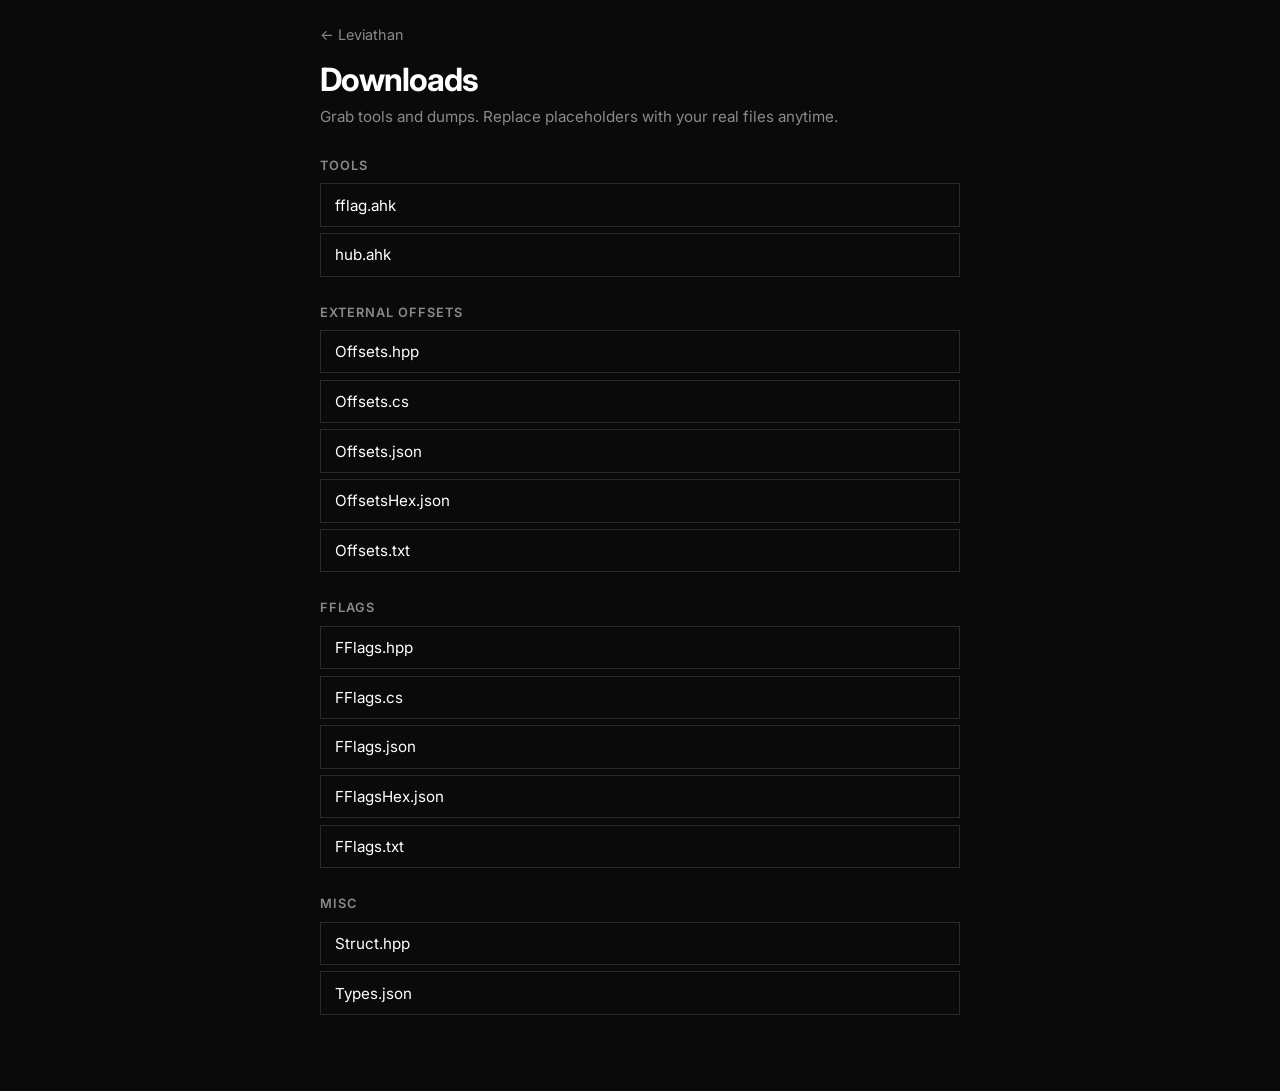
==== downloads.html @ 8c0e67d1 "Add files via upload" ====
<!DOCTYPE html>
<html lang="en">
<head>
  <meta charset="UTF-8" />
  <meta name="viewport" content="width=device-width, initial-scale=1" />
  <title>Downloads — Leviathan</title>
  <link rel="preconnect" href="https://fonts.googleapis.com" />
  <link rel="preconnect" href="https://fonts.gstatic.com" crossorigin />
  <link href="https://fonts.googleapis.com/css2?family=Inter:wght@400;500;600;700&display=swap" rel="stylesheet" />
  <link rel="stylesheet" href="styles.css" />
</head>
<body class="page">
  <header class="bar">
    <a class="back" href="index.html">← Leviathan</a>
  </header>

  <main class="content">
    <h1>Downloads</h1>
    <p class="lede">Grab tools and dumps. Replace placeholders with your real files anytime.</p>

    <section>
      <h2>Tools</h2>
      <ul class="links">
        <li><a href="downloads/tools/fflag.ahk" download>fflag.ahk</a></li>
        <li><a href="downloads/tools/hub.ahk" download>hub.ahk</a></li>
      </ul>
    </section>

    <section>
      <h2>External Offsets</h2>
      <ul class="links">
        <li><a href="downloads/offsets/Offsets.hpp">Offsets.hpp</a></li>
        <li><a href="downloads/offsets/Offsets.cs">Offsets.cs</a></li>
        <li><a href="downloads/offsets/Offsets.json">Offsets.json</a></li>
        <li><a href="downloads/offsets/OffsetsHex.json">OffsetsHex.json</a></li>
        <li><a href="downloads/offsets/Offsets.txt">Offsets.txt</a></li>
      </ul>
    </section>

    <section>
      <h2>FFlags</h2>
      <ul class="links">
        <li><a href="downloads/fflags/FFlags.hpp">FFlags.hpp</a></li>
        <li><a href="downloads/fflags/FFlags.cs">FFlags.cs</a></li>
        <li><a href="downloads/fflags/FFlags.json">FFlags.json</a></li>
        <li><a href="downloads/fflags/FFlagsHex.json">FFlagsHex.json</a></li>
        <li><a href="downloads/fflags/FFlags.txt">FFlags.txt</a></li>
      </ul>
    </section>

    <section>
      <h2>Misc</h2>
      <ul class="links">
        <li><a href="downloads/misc/Struct.hpp">Struct.hpp</a></li>
        <li><a href="downloads/misc/Types.json">Types.json</a></li>
      </ul>
    </section>
  </main>
</body>
</html>
---- styles.css ----
:root {
  --bg: #0a0a0a;
  --text: #ffffff;
  --muted: #8a8a8a;
  --border: #ffffff;
  --font: Inter, system-ui, -apple-system, Segoe UI, sans-serif;
}

*,
*::before,
*::after {
  box-sizing: border-box;
}

html,
body {
  margin: 0;
  min-height: 100%;
}

body {
  font-family: var(--font);
  background: var(--bg);
  color: var(--text);
  -webkit-font-smoothing: antialiased;
}

/* —— Landing (Potassium-style) —— */
body:not(.page) {
  min-height: 100vh;
  display: flex;
  flex-direction: column;
}

.stage {
  flex: 1;
  display: flex;
  flex-direction: column;
  align-items: center;
  justify-content: center;
  text-align: center;
  padding: 2rem 1.25rem 4rem;
  animation: fade 0.7s ease both;
}

.brand {
  margin: 0;
  font-size: clamp(2.75rem, 9vw, 4.5rem);
  font-weight: 700;
  letter-spacing: -0.04em;
  line-height: 1;
}

.tagline {
  margin: 1rem 0 1.75rem;
  max-width: 34rem;
  font-size: clamp(0.95rem, 2.4vw, 1.05rem);
  font-weight: 400;
  color: var(--text);
  opacity: 0.92;
  line-height: 1.45;
}

.actions {
  display: flex;
  flex-wrap: wrap;
  gap: 0.75rem;
  justify-content: center;
}

.btn {
  display: inline-flex;
  align-items: center;
  justify-content: center;
  min-width: 7.5rem;
  padding: 0.65rem 1.15rem;
  border: 1px solid var(--border);
  border-radius: 2px;
  color: var(--text);
  text-decoration: none;
  font-size: 0.95rem;
  font-weight: 500;
  background: transparent;
  transition: background 0.15s ease, color 0.15s ease;
}

.btn:hover {
  background: var(--text);
  color: var(--bg);
}

footer {
  padding: 0 1.25rem 1.25rem;
  font-size: 0.8rem;
  color: var(--muted);
  animation: fade 0.8s ease 0.1s both;
}

/* —— Downloads page —— */
.page {
  padding-bottom: 3rem;
}

.bar {
  width: min(640px, calc(100% - 2rem));
  margin: 0 auto;
  padding: 1.5rem 0 0.5rem;
}

.back {
  color: var(--muted);
  text-decoration: none;
  font-size: 0.9rem;
}

.back:hover {
  color: var(--text);
}

.content {
  width: min(640px, calc(100% - 2rem));
  margin: 0 auto;
  animation: fade 0.6s ease both;
}

.content h1 {
  margin: 0.5rem 0 0.5rem;
  font-size: 2rem;
  letter-spacing: -0.03em;
}

.lede {
  margin: 0 0 2rem;
  color: var(--muted);
  font-size: 0.95rem;
}

.content section {
  margin-bottom: 1.75rem;
}

.content h2 {
  margin: 0 0 0.65rem;
  font-size: 0.8rem;
  font-weight: 600;
  letter-spacing: 0.08em;
  text-transform: uppercase;
  color: var(--muted);
}

.links {
  list-style: none;
  margin: 0;
  padding: 0;
  display: grid;
  gap: 0.4rem;
}

.links a {
  display: block;
  padding: 0.7rem 0.85rem;
  border: 1px solid #2a2a2a;
  color: var(--text);
  text-decoration: none;
  font-size: 0.95rem;
  transition: border-color 0.15s ease, background 0.15s ease;
}

.links a:hover {
  border-color: #fff;
  background: #111;
}

@keyframes fade {
  from {
    opacity: 0;
    transform: translateY(8px);
  }
  to {
    opacity: 1;
    transform: translateY(0);
  }
}

@media (max-width: 480px) {
  .btn {
    min-width: 6.5rem;
    flex: 1 1 auto;
  }
}
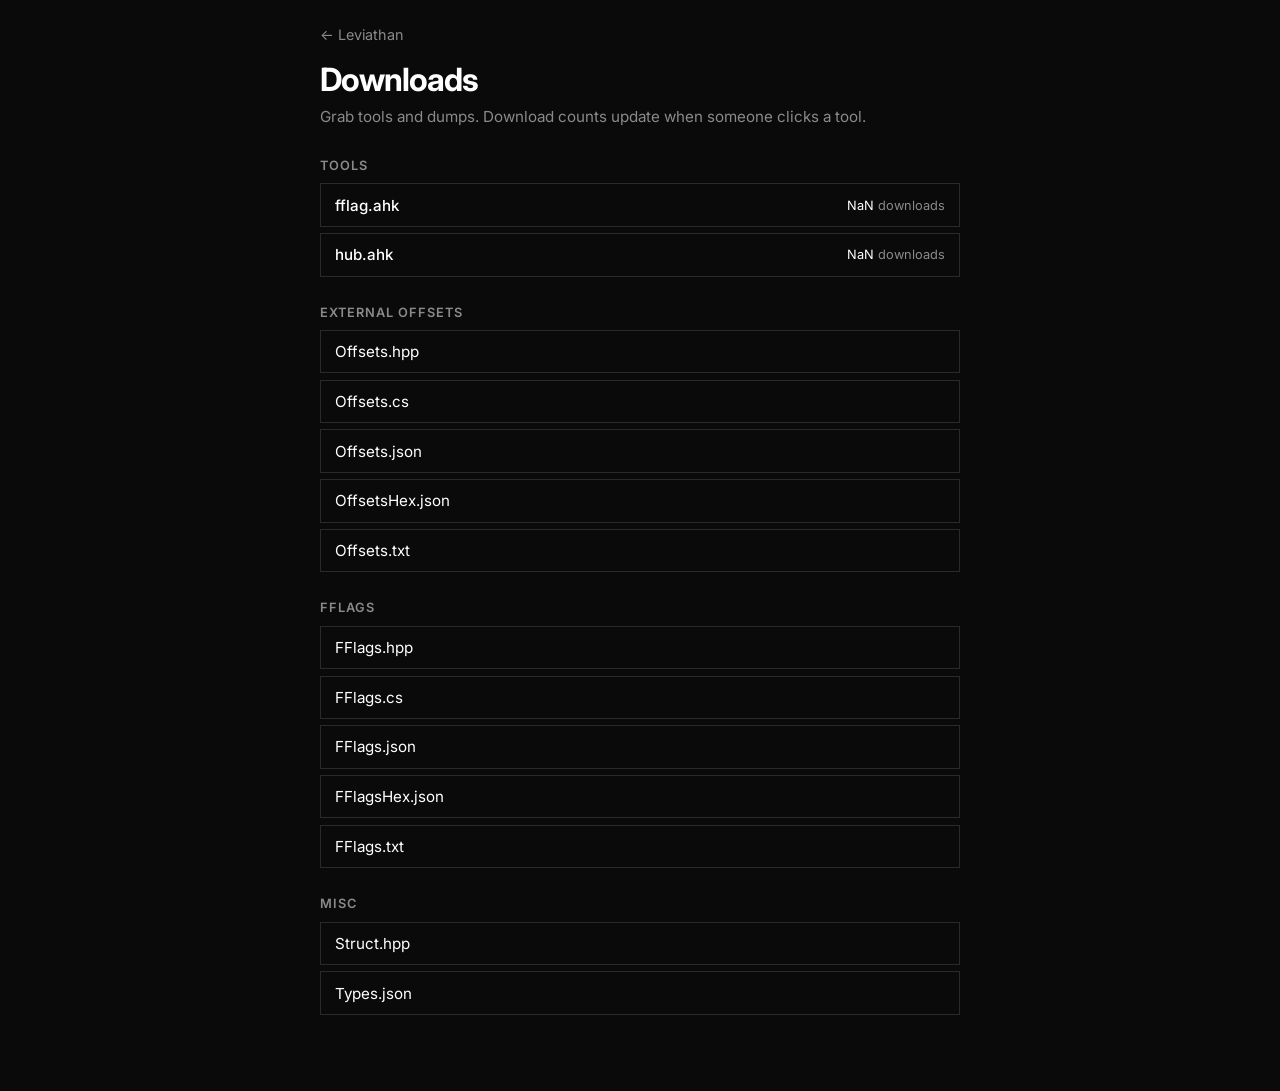
==== commit 7082d07a: "Add download counts for tools on the downloads page Co-authored-by: Cursor <cursoragent@cursor.com>" ====
--- a/downloads.html
+++ b/downloads.html
@@ -16,13 +16,23 @@
 
   <main class="content">
     <h1>Downloads</h1>
-    <p class="lede">Grab tools and dumps. Replace placeholders with your real files anytime.</p>
+    <p class="lede">Grab tools and dumps. Download counts update when someone clicks a tool.</p>
 
     <section>
       <h2>Tools</h2>
       <ul class="links">
-        <li><a href="downloads/tools/fflag.ahk" download>fflag.ahk</a></li>
-        <li><a href="downloads/tools/hub.ahk" download>hub.ahk</a></li>
+        <li>
+          <a class="dl tracked" href="downloads/tools/fflag.ahk" data-counter="fflag-ahk" download="fflag.ahk">
+            <span class="dl-name">fflag.ahk</span>
+            <span class="dl-meta"><span class="dl-count" data-count-for="fflag-ahk">…</span> downloads</span>
+          </a>
+        </li>
+        <li>
+          <a class="dl tracked" href="downloads/tools/hub.ahk" data-counter="hub-ahk" download="hub.ahk">
+            <span class="dl-name">hub.ahk</span>
+            <span class="dl-meta"><span class="dl-count" data-count-for="hub-ahk">…</span> downloads</span>
+          </a>
+        </li>
       </ul>
     </section>
 
@@ -56,5 +66,7 @@
       </ul>
     </section>
   </main>
+
+  <script src="download-counts.js"></script>
 </body>
 </html>
--- a/styles.css
+++ b/styles.css
@@ -164,6 +164,28 @@
   text-decoration: none;
   font-size: 0.95rem;
   transition: border-color 0.15s ease, background 0.15s ease;
+}
+
+.links a.dl {
+  display: flex;
+  align-items: center;
+  justify-content: space-between;
+  gap: 1rem;
+}
+
+.dl-name {
+  font-weight: 500;
+}
+
+.dl-meta {
+  color: var(--muted);
+  font-size: 0.8rem;
+  white-space: nowrap;
+}
+
+.dl-count {
+  color: var(--text);
+  font-variant-numeric: tabular-nums;
 }
 
 .links a:hover {
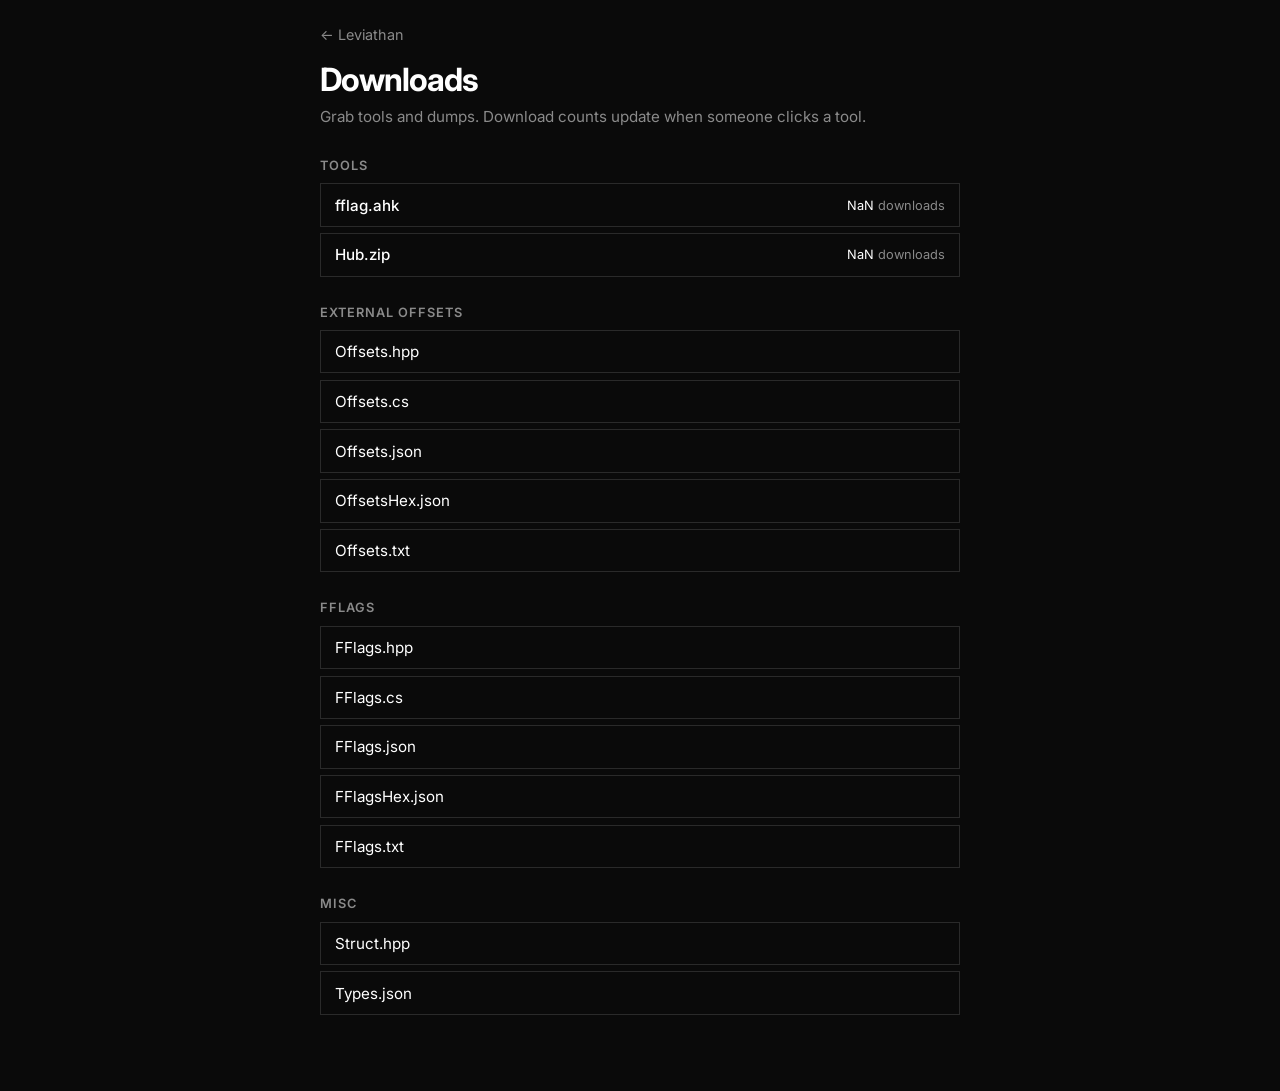
==== commit 922ade68: "Replace hub.ahk download with Hub.zip Co-authored-by: Cursor <cursoragent@cursor.com>" ====
--- a/downloads.html
+++ b/downloads.html
@@ -28,9 +28,9 @@
           </a>
         </li>
         <li>
-          <a class="dl tracked" href="downloads/tools/hub.ahk" data-counter="hub-ahk" download="hub.ahk">
-            <span class="dl-name">hub.ahk</span>
-            <span class="dl-meta"><span class="dl-count" data-count-for="hub-ahk">…</span> downloads</span>
+          <a class="dl tracked" href="downloads/tools/Hub.zip" data-counter="hub-zip" download="Hub.zip">
+            <span class="dl-name">Hub.zip</span>
+            <span class="dl-meta"><span class="dl-count" data-count-for="hub-zip">…</span> downloads</span>
           </a>
         </li>
       </ul>
--- a/styles.css
+++ b/styles.css
@@ -191,6 +191,327 @@
 .links a:hover {
   border-color: #fff;
   background: #111;
+}
+
+/* —— Offsets browser —— */
+.bar-wide {
+  width: min(920px, calc(100% - 2rem));
+}
+
+.offsets-page {
+  width: min(920px, calc(100% - 2rem));
+}
+
+.offsets-controls {
+  display: flex;
+  flex-wrap: wrap;
+  gap: 0.85rem;
+  margin-bottom: 0.85rem;
+}
+
+.field {
+  display: flex;
+  flex-direction: column;
+  gap: 0.4rem;
+  min-width: 14rem;
+}
+
+.field-grow {
+  flex: 1 1 16rem;
+}
+
+.field > span {
+  font-size: 0.72rem;
+  letter-spacing: 0.08em;
+  text-transform: uppercase;
+  color: var(--muted);
+}
+
+/* Custom version picker */
+.version-picker {
+  position: relative;
+}
+
+.version-trigger {
+  width: 100%;
+  display: flex;
+  align-items: center;
+  justify-content: space-between;
+  gap: 0.75rem;
+  padding: 0.75rem 0.9rem;
+  border: 1px solid #2a2a2a;
+  border-radius: 8px;
+  background:
+    linear-gradient(180deg, #151515 0%, #101010 100%);
+  color: var(--text);
+  font: inherit;
+  text-align: left;
+  cursor: pointer;
+  transition: border-color 0.15s ease, box-shadow 0.15s ease;
+}
+
+.version-trigger:hover:not(:disabled),
+.version-picker.open .version-trigger {
+  border-color: #4a4a4a;
+  box-shadow: 0 0 0 1px rgba(255, 255, 255, 0.04);
+}
+
+.version-trigger:disabled {
+  opacity: 0.55;
+  cursor: not-allowed;
+}
+
+.version-trigger-text {
+  display: flex;
+  flex-direction: column;
+  gap: 0.15rem;
+  min-width: 0;
+}
+
+.version-label {
+  font-family: "IBM Plex Mono", ui-monospace, monospace;
+  font-size: 0.68rem;
+  color: #6f8f6a;
+  letter-spacing: 0.04em;
+}
+
+.version-value {
+  font-family: "IBM Plex Mono", ui-monospace, monospace;
+  font-size: 0.86rem;
+  font-weight: 500;
+  white-space: nowrap;
+  overflow: hidden;
+  text-overflow: ellipsis;
+}
+
+.version-chevron {
+  width: 0.55rem;
+  height: 0.55rem;
+  border-right: 1.5px solid #9a9a9a;
+  border-bottom: 1.5px solid #9a9a9a;
+  transform: rotate(45deg);
+  transition: transform 0.15s ease;
+  flex-shrink: 0;
+  margin-top: -0.2rem;
+}
+
+.version-picker.open .version-chevron {
+  transform: rotate(-135deg);
+  margin-top: 0.2rem;
+}
+
+.version-menu {
+  position: absolute;
+  z-index: 20;
+  top: calc(100% + 0.4rem);
+  left: 0;
+  right: 0;
+  max-height: 280px;
+  overflow: auto;
+  padding: 0.35rem;
+  border: 1px solid #2f2f2f;
+  border-radius: 10px;
+  background: #0d0d0d;
+  box-shadow: 0 18px 40px rgba(0, 0, 0, 0.55);
+}
+
+.version-option {
+  width: 100%;
+  display: flex;
+  align-items: flex-start;
+  gap: 0.65rem;
+  padding: 0.65rem 0.7rem;
+  border: 0;
+  border-radius: 7px;
+  background: transparent;
+  color: var(--text);
+  font: inherit;
+  text-align: left;
+  cursor: pointer;
+}
+
+.version-option:hover,
+.version-option.is-active {
+  background: #171717;
+}
+
+.vo-tag {
+  display: inline-flex;
+  align-items: center;
+  justify-content: center;
+  min-width: 1.35rem;
+  height: 1.35rem;
+  margin-top: 0.1rem;
+  border-radius: 4px;
+  background: #1b2a1a;
+  color: #8fd67c;
+  font-family: "IBM Plex Mono", ui-monospace, monospace;
+  font-size: 0.7rem;
+  font-weight: 600;
+}
+
+.vo-main {
+  display: flex;
+  flex-direction: column;
+  gap: 0.1rem;
+  min-width: 0;
+}
+
+.vo-id {
+  font-family: "IBM Plex Mono", ui-monospace, monospace;
+  font-size: 0.86rem;
+  font-weight: 500;
+}
+
+.vo-full {
+  font-family: "IBM Plex Mono", ui-monospace, monospace;
+  font-size: 0.7rem;
+  color: var(--muted);
+  overflow: hidden;
+  text-overflow: ellipsis;
+  white-space: nowrap;
+}
+
+.vo-date {
+  font-family: "IBM Plex Mono", ui-monospace, monospace;
+  font-size: 0.68rem;
+  color: #7a9a74;
+  margin-top: 0.15rem;
+}
+
+.version-empty {
+  padding: 0.85rem;
+  color: var(--muted);
+  font-size: 0.85rem;
+}
+
+/* Search shell */
+.search-shell {
+  display: flex;
+  align-items: center;
+  gap: 0.55rem;
+  padding: 0.15rem 0.15rem 0.15rem 0.85rem;
+  border: 1px solid #2a2a2a;
+  border-radius: 8px;
+  background: linear-gradient(180deg, #151515 0%, #101010 100%);
+}
+
+.search-prefix {
+  font-family: "IBM Plex Mono", ui-monospace, monospace;
+  font-size: 0.75rem;
+  color: #6f8f6a;
+  white-space: nowrap;
+}
+
+.search-shell input {
+  appearance: none;
+  flex: 1;
+  min-width: 0;
+  padding: 0.6rem 0.75rem;
+  border: 0;
+  border-radius: 6px;
+  background: transparent;
+  color: var(--text);
+  font-family: "IBM Plex Mono", ui-monospace, monospace;
+  font-size: 0.86rem;
+}
+
+.search-shell input::placeholder {
+  color: #5c5c5c;
+}
+
+.search-shell:focus-within {
+  border-color: #4a4a4a;
+}
+
+.search-shell input:focus {
+  outline: none;
+}
+
+.search-shell input:disabled {
+  opacity: 0.5;
+}
+
+.offsets-meta {
+  margin: 0 0 0.85rem;
+  color: var(--muted);
+  font-family: "IBM Plex Mono", ui-monospace, monospace;
+  font-size: 0.78rem;
+}
+
+/* Code panel */
+.code-panel {
+  border: 1px solid #262626;
+  border-radius: 12px;
+  overflow: hidden;
+  background: #0c0c0c;
+  box-shadow: 0 0 0 1px rgba(255, 255, 255, 0.02), 0 20px 50px rgba(0, 0, 0, 0.35);
+}
+
+.code-panel-bar {
+  display: flex;
+  align-items: center;
+  gap: 0.45rem;
+  padding: 0.7rem 0.9rem;
+  border-bottom: 1px solid #1f1f1f;
+  background: #121212;
+}
+
+.dot {
+  width: 0.55rem;
+  height: 0.55rem;
+  border-radius: 50%;
+}
+
+.dot.red { background: #ff5f57; }
+.dot.amber { background: #febc2e; }
+.dot.green { background: #28c840; }
+
+.code-panel-title {
+  margin-left: 0.45rem;
+  font-family: "IBM Plex Mono", ui-monospace, monospace;
+  font-size: 0.75rem;
+  color: #8a8a8a;
+  overflow: hidden;
+  text-overflow: ellipsis;
+  white-space: nowrap;
+}
+
+.code-panel-dl {
+  margin-left: auto;
+  color: #8fd67c;
+  text-decoration: none;
+  font-family: "IBM Plex Mono", ui-monospace, monospace;
+  font-size: 0.72rem;
+}
+
+.code-panel-dl:hover {
+  color: #fff;
+}
+
+.code-panel-body {
+  max-height: min(70vh, 720px);
+  overflow: auto;
+  background: #0c0c0c;
+}
+
+.code-empty {
+  padding: 2.5rem 1rem;
+  text-align: center;
+  color: var(--muted);
+  font-family: "IBM Plex Mono", ui-monospace, monospace;
+  font-size: 0.85rem;
+}
+
+.hpp-raw {
+  margin: 0;
+  padding: 1rem 1.1rem 1.4rem;
+  font-family: "IBM Plex Mono", ui-monospace, monospace;
+  font-size: 0.78rem;
+  line-height: 1.5;
+  color: #d4d4d4;
+  white-space: pre;
+  tab-size: 4;
 }
 
 @keyframes fade {
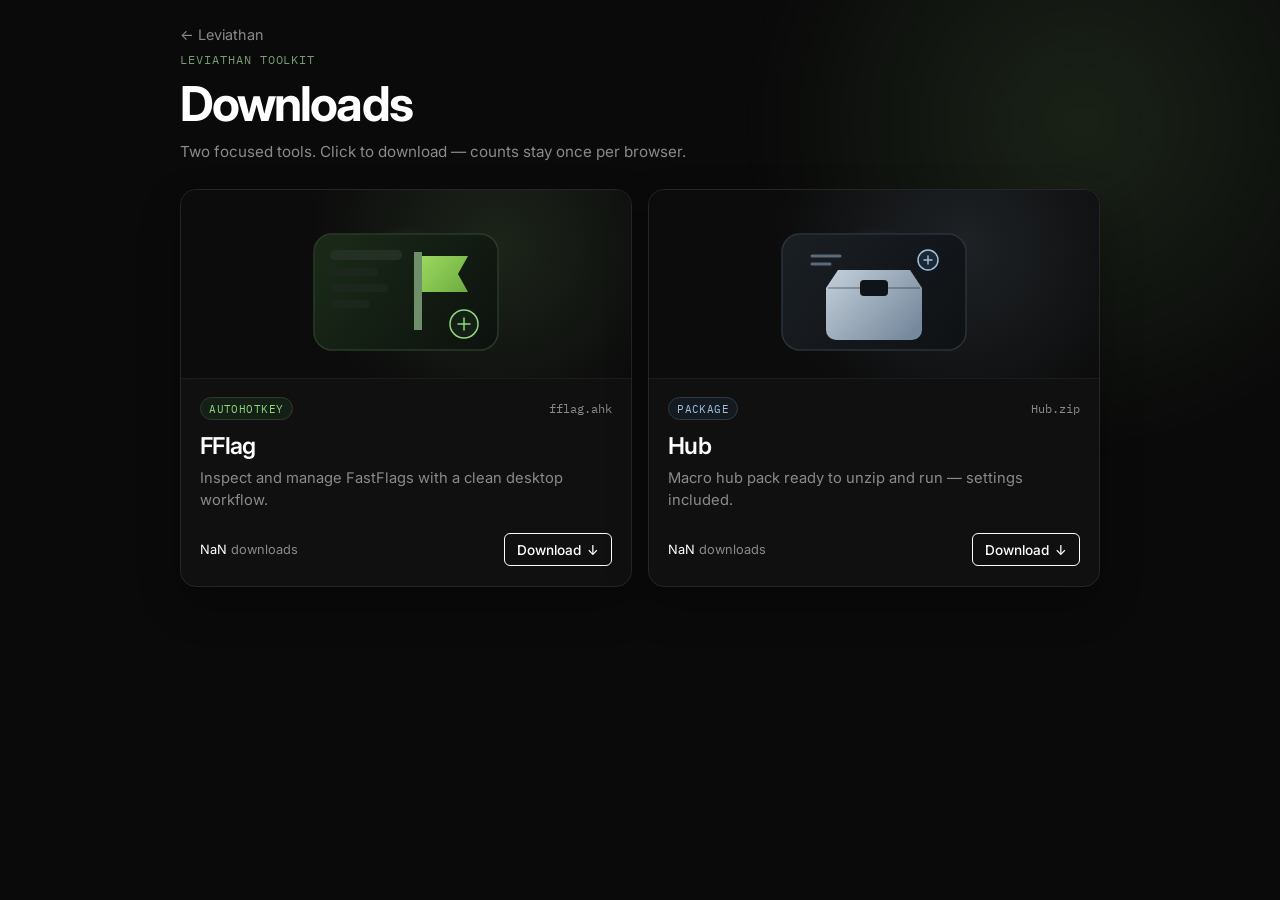
==== commit cfd415f0: "Redesign downloads as animated tools gallery only Co-authored-by: Cursor <cursoragent@cursor.com>" ====
--- a/downloads.html
+++ b/downloads.html
@@ -6,67 +6,76 @@
   <title>Downloads — Leviathan</title>
   <link rel="preconnect" href="https://fonts.googleapis.com" />
   <link rel="preconnect" href="https://fonts.gstatic.com" crossorigin />
-  <link href="https://fonts.googleapis.com/css2?family=Inter:wght@400;500;600;700&display=swap" rel="stylesheet" />
-  <link rel="stylesheet" href="styles.css" />
+  <link href="https://fonts.googleapis.com/css2?family=Inter:wght@400;500;600;700&family=IBM+Plex+Mono:wght@400;500&display=swap" rel="stylesheet" />
+  <link rel="stylesheet" href="styles.css?v=5" />
 </head>
-<body class="page">
-  <header class="bar">
+<body class="page downloads-page">
+  <div class="page-glow" aria-hidden="true"></div>
+
+  <header class="bar bar-tools">
     <a class="back" href="index.html">← Leviathan</a>
   </header>
 
-  <main class="content">
-    <h1>Downloads</h1>
-    <p class="lede">Grab tools and dumps. Download counts update when someone clicks a tool.</p>
+  <main class="content tools-content">
+    <header class="tools-hero">
+      <p class="tools-kicker">Leviathan toolkit</p>
+      <h1>Downloads</h1>
+      <p class="lede">Two focused tools. Click to download — counts stay once per browser.</p>
+    </header>
 
-    <section>
-      <h2>Tools</h2>
-      <ul class="links">
-        <li>
-          <a class="dl tracked" href="downloads/tools/fflag.ahk" data-counter="fflag-ahk" download="fflag.ahk">
-            <span class="dl-name">fflag.ahk</span>
+    <section class="tool-grid" aria-label="Tools">
+      <a
+        class="tool-card tracked tool-card--flag"
+        href="downloads/tools/fflag.ahk"
+        data-counter="fflag-ahk"
+        download="fflag.ahk"
+        style="--delay: 0.05s"
+      >
+        <div class="tool-visual" aria-hidden="true">
+          <img src="assets/tool-fflag.svg" alt="" width="220" height="160" />
+          <span class="tool-orb"></span>
+        </div>
+        <div class="tool-info">
+          <div class="tool-top">
+            <span class="tool-badge">AutoHotkey</span>
+            <span class="tool-file">fflag.ahk</span>
+          </div>
+          <h2>FFlag</h2>
+          <p>Inspect and manage FastFlags with a clean desktop workflow.</p>
+          <div class="tool-foot">
             <span class="dl-meta"><span class="dl-count" data-count-for="fflag-ahk">…</span> downloads</span>
-          </a>
-        </li>
-        <li>
-          <a class="dl tracked" href="downloads/tools/Hub.zip" data-counter="hub-zip" download="Hub.zip">
-            <span class="dl-name">Hub.zip</span>
+            <span class="tool-cta">Download <span aria-hidden="true">↓</span></span>
+          </div>
+        </div>
+      </a>
+
+      <a
+        class="tool-card tracked tool-card--hub"
+        href="downloads/tools/Hub.zip"
+        data-counter="hub-zip"
+        download="Hub.zip"
+        style="--delay: 0.18s"
+      >
+        <div class="tool-visual" aria-hidden="true">
+          <img src="assets/tool-hub.svg" alt="" width="220" height="160" />
+          <span class="tool-orb"></span>
+        </div>
+        <div class="tool-info">
+          <div class="tool-top">
+            <span class="tool-badge">Package</span>
+            <span class="tool-file">Hub.zip</span>
+          </div>
+          <h2>Hub</h2>
+          <p>Macro hub pack ready to unzip and run — settings included.</p>
+          <div class="tool-foot">
             <span class="dl-meta"><span class="dl-count" data-count-for="hub-zip">…</span> downloads</span>
-          </a>
-        </li>
-      </ul>
-    </section>
-
-    <section>
-      <h2>External Offsets</h2>
-      <ul class="links">
-        <li><a href="downloads/offsets/Offsets.hpp">Offsets.hpp</a></li>
-        <li><a href="downloads/offsets/Offsets.cs">Offsets.cs</a></li>
-        <li><a href="downloads/offsets/Offsets.json">Offsets.json</a></li>
-        <li><a href="downloads/offsets/OffsetsHex.json">OffsetsHex.json</a></li>
-        <li><a href="downloads/offsets/Offsets.txt">Offsets.txt</a></li>
-      </ul>
-    </section>
-
-    <section>
-      <h2>FFlags</h2>
-      <ul class="links">
-        <li><a href="downloads/fflags/FFlags.hpp">FFlags.hpp</a></li>
-        <li><a href="downloads/fflags/FFlags.cs">FFlags.cs</a></li>
-        <li><a href="downloads/fflags/FFlags.json">FFlags.json</a></li>
-        <li><a href="downloads/fflags/FFlagsHex.json">FFlagsHex.json</a></li>
-        <li><a href="downloads/fflags/FFlags.txt">FFlags.txt</a></li>
-      </ul>
-    </section>
-
-    <section>
-      <h2>Misc</h2>
-      <ul class="links">
-        <li><a href="downloads/misc/Struct.hpp">Struct.hpp</a></li>
-        <li><a href="downloads/misc/Types.json">Types.json</a></li>
-      </ul>
+            <span class="tool-cta">Download <span aria-hidden="true">↓</span></span>
+          </div>
+        </div>
+      </a>
     </section>
   </main>
 
-  <script src="download-counts.js"></script>
+  <script src="download-counts.js?v=5"></script>
 </body>
 </html>
--- a/styles.css
+++ b/styles.css
@@ -99,6 +99,8 @@
 /* —— Downloads page —— */
 .page {
   padding-bottom: 3rem;
+  position: relative;
+  overflow-x: hidden;
 }
 
 .bar {
@@ -107,6 +109,10 @@
   padding: 1.5rem 0 0.5rem;
 }
 
+.bar-tools {
+  width: min(920px, calc(100% - 2rem));
+}
+
 .back {
   color: var(--muted);
   text-decoration: none;
@@ -121,6 +127,10 @@
   width: min(640px, calc(100% - 2rem));
   margin: 0 auto;
   animation: fade 0.6s ease both;
+}
+
+.tools-content {
+  width: min(920px, calc(100% - 2rem));
 }
 
 .content h1 {
@@ -191,6 +201,260 @@
 .links a:hover {
   border-color: #fff;
   background: #111;
+}
+
+/* —— Professional tools gallery —— */
+.page-glow {
+  pointer-events: none;
+  position: fixed;
+  width: 55vw;
+  height: 55vw;
+  top: -18vw;
+  right: -12vw;
+  background: radial-gradient(circle, rgba(143, 214, 124, 0.12), transparent 68%);
+  filter: blur(10px);
+  animation: driftGlow 12s ease-in-out infinite alternate;
+  z-index: 0;
+}
+
+.downloads-page > .bar,
+.downloads-page > .content {
+  position: relative;
+  z-index: 1;
+}
+
+.tools-hero {
+  margin-bottom: 1.75rem;
+  animation: riseIn 0.7s ease both;
+}
+
+.tools-kicker {
+  margin: 0 0 0.45rem;
+  font-family: "IBM Plex Mono", ui-monospace, monospace;
+  font-size: 0.75rem;
+  letter-spacing: 0.08em;
+  text-transform: uppercase;
+  color: #7a9a74;
+}
+
+.tools-hero h1 {
+  margin: 0 0 0.55rem;
+  font-size: clamp(2.2rem, 5vw, 3rem);
+  letter-spacing: -0.04em;
+}
+
+.tools-hero .lede {
+  margin: 0;
+  max-width: 36rem;
+}
+
+.tool-grid {
+  display: grid;
+  grid-template-columns: repeat(2, minmax(0, 1fr));
+  gap: 1rem;
+}
+
+.tool-card {
+  position: relative;
+  display: flex;
+  flex-direction: column;
+  min-height: 100%;
+  overflow: hidden;
+  border: 1px solid #262626;
+  border-radius: 16px;
+  background:
+    linear-gradient(165deg, rgba(255, 255, 255, 0.03), transparent 40%),
+    #101010;
+  color: var(--text);
+  text-decoration: none;
+  box-shadow: 0 18px 40px rgba(0, 0, 0, 0.28);
+  transform: translateY(10px);
+  opacity: 0;
+  animation: riseIn 0.75s ease forwards;
+  animation-delay: var(--delay, 0s);
+  transition: border-color 0.2s ease, transform 0.25s ease, box-shadow 0.25s ease;
+}
+
+.tool-card::after {
+  content: "";
+  position: absolute;
+  inset: 0;
+  background: linear-gradient(110deg, transparent 30%, rgba(255, 255, 255, 0.06) 48%, transparent 65%);
+  transform: translateX(-120%);
+  transition: transform 0.6s ease;
+  pointer-events: none;
+}
+
+.tool-card:hover {
+  border-color: #3d4a3a;
+  transform: translateY(-4px);
+  box-shadow: 0 24px 50px rgba(0, 0, 0, 0.4);
+}
+
+.tool-card:hover::after {
+  transform: translateX(120%);
+}
+
+.tool-card--hub:hover {
+  border-color: #3a4652;
+}
+
+.tool-visual {
+  position: relative;
+  display: grid;
+  place-items: center;
+  padding: 1.35rem 1.2rem 0.4rem;
+  background:
+    radial-gradient(circle at 70% 30%, rgba(143, 214, 124, 0.12), transparent 55%),
+    #0c0c0c;
+  border-bottom: 1px solid #1c1c1c;
+  overflow: hidden;
+}
+
+.tool-card--hub .tool-visual {
+  background:
+    radial-gradient(circle at 70% 30%, rgba(158, 192, 223, 0.12), transparent 55%),
+    #0c0c0c;
+}
+
+.tool-visual img {
+  position: relative;
+  z-index: 1;
+  width: min(100%, 220px);
+  height: auto;
+  animation: floatArt 5.5s ease-in-out infinite;
+}
+
+.tool-card--hub .tool-visual img {
+  animation-delay: 0.6s;
+}
+
+.tool-orb {
+  position: absolute;
+  width: 120px;
+  height: 120px;
+  border-radius: 50%;
+  background: radial-gradient(circle, rgba(143, 214, 124, 0.22), transparent 70%);
+  filter: blur(2px);
+  animation: pulseOrb 4s ease-in-out infinite;
+}
+
+.tool-card--hub .tool-orb {
+  background: radial-gradient(circle, rgba(158, 192, 223, 0.22), transparent 70%);
+}
+
+.tool-info {
+  display: flex;
+  flex-direction: column;
+  gap: 0.55rem;
+  padding: 1.15rem 1.2rem 1.25rem;
+  flex: 1;
+}
+
+.tool-top {
+  display: flex;
+  align-items: center;
+  justify-content: space-between;
+  gap: 0.75rem;
+}
+
+.tool-badge {
+  display: inline-flex;
+  align-items: center;
+  padding: 0.22rem 0.5rem;
+  border-radius: 999px;
+  border: 1px solid #2f3a2e;
+  background: #142016;
+  color: #8fd67c;
+  font-family: "IBM Plex Mono", ui-monospace, monospace;
+  font-size: 0.68rem;
+  letter-spacing: 0.04em;
+  text-transform: uppercase;
+}
+
+.tool-card--hub .tool-badge {
+  border-color: #2e3a46;
+  background: #141a20;
+  color: #9ec0df;
+}
+
+.tool-file {
+  font-family: "IBM Plex Mono", ui-monospace, monospace;
+  font-size: 0.72rem;
+  color: var(--muted);
+}
+
+.tool-info h2 {
+  margin: 0.15rem 0 0;
+  font-size: 1.45rem;
+  letter-spacing: -0.03em;
+  text-transform: none;
+  color: var(--text);
+}
+
+.tool-info p {
+  margin: 0;
+  color: var(--muted);
+  font-size: 0.92rem;
+  line-height: 1.45;
+}
+
+.tool-foot {
+  display: flex;
+  align-items: center;
+  justify-content: space-between;
+  gap: 0.75rem;
+  margin-top: auto;
+  padding-top: 0.85rem;
+}
+
+.tool-cta {
+  display: inline-flex;
+  align-items: center;
+  gap: 0.35rem;
+  padding: 0.45rem 0.75rem;
+  border: 1px solid #fff;
+  border-radius: 6px;
+  font-size: 0.85rem;
+  font-weight: 500;
+  transition: background 0.15s ease, color 0.15s ease;
+}
+
+.tool-card:hover .tool-cta {
+  background: #fff;
+  color: #0a0a0a;
+}
+
+@keyframes driftGlow {
+  from { transform: translate(0, 0) scale(1); }
+  to { transform: translate(-4vw, 3vh) scale(1.08); }
+}
+
+@keyframes riseIn {
+  from {
+    opacity: 0;
+    transform: translateY(14px);
+  }
+  to {
+    opacity: 1;
+    transform: translateY(0);
+  }
+}
+
+@keyframes floatArt {
+  0%, 100% { transform: translateY(0); }
+  50% { transform: translateY(-6px); }
+}
+
+@keyframes pulseOrb {
+  0%, 100% { transform: scale(1); opacity: 0.7; }
+  50% { transform: scale(1.15); opacity: 1; }
+}
+
+@media (max-width: 760px) {
+  .tool-grid {
+    grid-template-columns: 1fr;
+  }
 }
 
 /* —— Offsets browser —— */
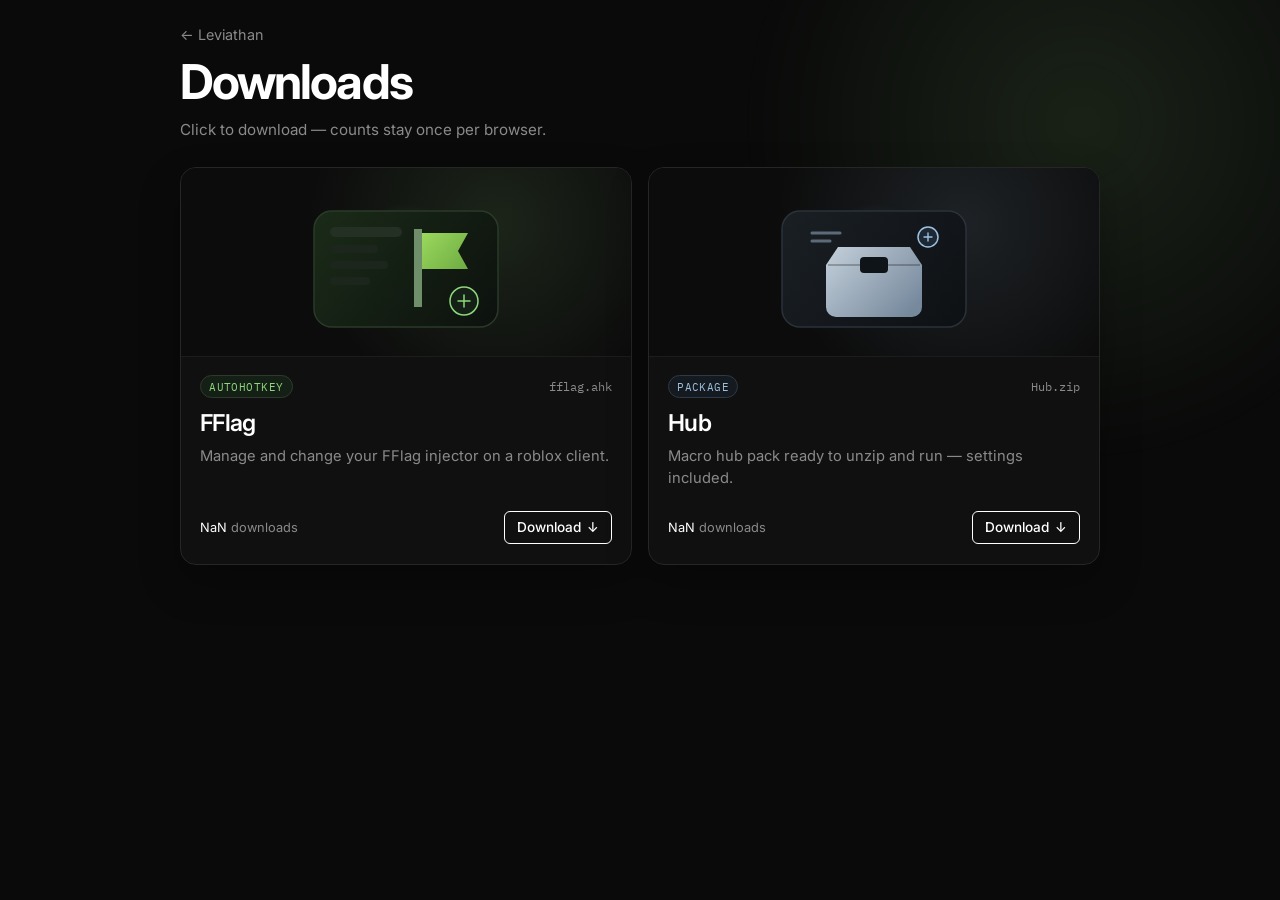
==== commit d9c52c49: "Update downloads copy and remove toolkit kicker Co-authored-by: Cursor <cursoragent@cursor.com>" ====
--- a/downloads.html
+++ b/downloads.html
@@ -1,81 +1,81 @@
-<!DOCTYPE html>
-<html lang="en">
-<head>
-  <meta charset="UTF-8" />
-  <meta name="viewport" content="width=device-width, initial-scale=1" />
-  <title>Downloads — Leviathan</title>
-  <link rel="preconnect" href="https://fonts.googleapis.com" />
-  <link rel="preconnect" href="https://fonts.gstatic.com" crossorigin />
-  <link href="https://fonts.googleapis.com/css2?family=Inter:wght@400;500;600;700&family=IBM+Plex+Mono:wght@400;500&display=swap" rel="stylesheet" />
-  <link rel="stylesheet" href="styles.css?v=5" />
-</head>
-<body class="page downloads-page">
-  <div class="page-glow" aria-hidden="true"></div>
-
-  <header class="bar bar-tools">
-    <a class="back" href="index.html">← Leviathan</a>
-  </header>
-
-  <main class="content tools-content">
-    <header class="tools-hero">
-      <p class="tools-kicker">Leviathan toolkit</p>
-      <h1>Downloads</h1>
-      <p class="lede">Two focused tools. Click to download — counts stay once per browser.</p>
-    </header>
-
-    <section class="tool-grid" aria-label="Tools">
-      <a
-        class="tool-card tracked tool-card--flag"
-        href="downloads/tools/fflag.ahk"
-        data-counter="fflag-ahk"
-        download="fflag.ahk"
-        style="--delay: 0.05s"
-      >
-        <div class="tool-visual" aria-hidden="true">
-          <img src="assets/tool-fflag.svg" alt="" width="220" height="160" />
-          <span class="tool-orb"></span>
-        </div>
-        <div class="tool-info">
-          <div class="tool-top">
-            <span class="tool-badge">AutoHotkey</span>
-            <span class="tool-file">fflag.ahk</span>
-          </div>
-          <h2>FFlag</h2>
-          <p>Inspect and manage FastFlags with a clean desktop workflow.</p>
-          <div class="tool-foot">
-            <span class="dl-meta"><span class="dl-count" data-count-for="fflag-ahk">…</span> downloads</span>
-            <span class="tool-cta">Download <span aria-hidden="true">↓</span></span>
-          </div>
-        </div>
-      </a>
-
-      <a
-        class="tool-card tracked tool-card--hub"
-        href="downloads/tools/Hub.zip"
-        data-counter="hub-zip"
-        download="Hub.zip"
-        style="--delay: 0.18s"
-      >
-        <div class="tool-visual" aria-hidden="true">
-          <img src="assets/tool-hub.svg" alt="" width="220" height="160" />
-          <span class="tool-orb"></span>
-        </div>
-        <div class="tool-info">
-          <div class="tool-top">
-            <span class="tool-badge">Package</span>
-            <span class="tool-file">Hub.zip</span>
-          </div>
-          <h2>Hub</h2>
-          <p>Macro hub pack ready to unzip and run — settings included.</p>
-          <div class="tool-foot">
-            <span class="dl-meta"><span class="dl-count" data-count-for="hub-zip">…</span> downloads</span>
-            <span class="tool-cta">Download <span aria-hidden="true">↓</span></span>
-          </div>
-        </div>
-      </a>
-    </section>
-  </main>
-
-  <script src="download-counts.js?v=5"></script>
-</body>
-</html>
+<!DOCTYPE html>
+<!-- deploy-version: tools-gallery-v7 -->
+<html lang="en">
+<head>
+  <meta charset="UTF-8" />
+  <meta name="viewport" content="width=device-width, initial-scale=1" />
+  <title>Downloads — Leviathan</title>
+  <link rel="preconnect" href="https://fonts.googleapis.com" />
+  <link rel="preconnect" href="https://fonts.gstatic.com" crossorigin />
+  <link href="https://fonts.googleapis.com/css2?family=Inter:wght@400;500;600;700&family=IBM+Plex+Mono:wght@400;500&display=swap" rel="stylesheet" />
+  <link rel="stylesheet" href="styles.css?v=7" />
+</head>
+<body class="page downloads-page">
+  <div class="page-glow" aria-hidden="true"></div>
+
+  <header class="bar bar-tools">
+    <a class="back" href="index.html">← Leviathan</a>
+  </header>
+
+  <main class="content tools-content">
+    <header class="tools-hero">
+      <h1>Downloads</h1>
+      <p class="lede">Click to download — counts stay once per browser.</p>
+    </header>
+
+    <section class="tool-grid" aria-label="Tools">
+      <a
+        class="tool-card tracked tool-card--flag"
+        href="downloads/tools/fflag.ahk"
+        data-counter="fflag-ahk"
+        download="fflag.ahk"
+        style="--delay: 0.05s"
+      >
+        <div class="tool-visual" aria-hidden="true">
+          <img src="assets/tool-fflag.svg" alt="" width="220" height="160" />
+          <span class="tool-orb"></span>
+        </div>
+        <div class="tool-info">
+          <div class="tool-top">
+            <span class="tool-badge">AutoHotkey</span>
+            <span class="tool-file">fflag.ahk</span>
+          </div>
+          <h2>FFlag</h2>
+          <p>Manage and change your FFlag injector on a roblox client.</p>
+          <div class="tool-foot">
+            <span class="dl-meta"><span class="dl-count" data-count-for="fflag-ahk">…</span> downloads</span>
+            <span class="tool-cta">Download <span aria-hidden="true">↓</span></span>
+          </div>
+        </div>
+      </a>
+
+      <a
+        class="tool-card tracked tool-card--hub"
+        href="downloads/tools/Hub.zip"
+        data-counter="hub-zip"
+        download="Hub.zip"
+        style="--delay: 0.18s"
+      >
+        <div class="tool-visual" aria-hidden="true">
+          <img src="assets/tool-hub.svg" alt="" width="220" height="160" />
+          <span class="tool-orb"></span>
+        </div>
+        <div class="tool-info">
+          <div class="tool-top">
+            <span class="tool-badge">Package</span>
+            <span class="tool-file">Hub.zip</span>
+          </div>
+          <h2>Hub</h2>
+          <p>Macro hub pack ready to unzip and run — settings included.</p>
+          <div class="tool-foot">
+            <span class="dl-meta"><span class="dl-count" data-count-for="hub-zip">…</span> downloads</span>
+            <span class="tool-cta">Download <span aria-hidden="true">↓</span></span>
+          </div>
+        </div>
+      </a>
+    </section>
+  </main>
+
+  <script src="download-counts.js?v=7"></script>
+</body>
+</html>
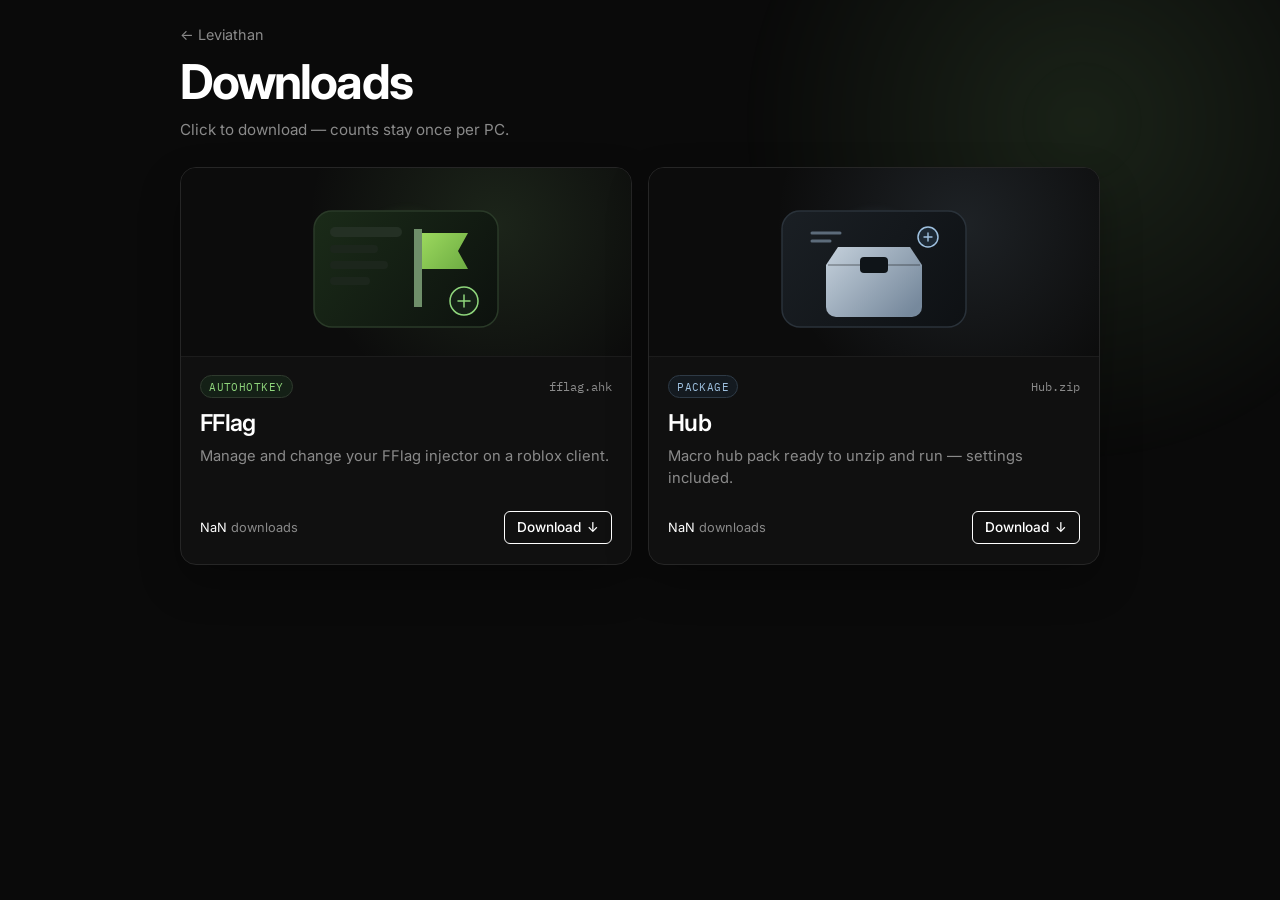
==== commit 49adc9f6: "Update site download with latest local fflag.ahk EOF  Co-authored-by: Cursor <cursoragent@cursor.com" ====
--- a/downloads.html
+++ b/downloads.html
@@ -20,7 +20,7 @@
   <main class="content tools-content">
     <header class="tools-hero">
       <h1>Downloads</h1>
-      <p class="lede">Click to download — counts stay once per browser.</p>
+      <p class="lede">Click to download — counts stay once per PC.</p>
     </header>
 
     <section class="tool-grid" aria-label="Tools">
--- a/styles.css
+++ b/styles.css
@@ -455,6 +455,57 @@
   .tool-grid {
     grid-template-columns: 1fr;
   }
+}
+
+/* —— Auth / register —— */
+.auth-content {
+  width: min(420px, calc(100% - 2rem));
+}
+
+.auth-form {
+  display: grid;
+  gap: 0.85rem;
+  margin: 0 0 1.25rem;
+}
+
+.auth-form .field input {
+  appearance: none;
+  width: 100%;
+  padding: 0.7rem 0.85rem;
+  border: 1px solid #2a2a2a;
+  border-radius: 8px;
+  background: #111;
+  color: var(--text);
+  font: inherit;
+}
+
+.auth-form .field input:focus {
+  outline: none;
+  border-color: #4a4a4a;
+}
+
+.auth-submit {
+  width: 100%;
+  cursor: pointer;
+  margin-top: 0.25rem;
+}
+
+.auth-msg {
+  min-height: 1.25rem;
+  margin: 0;
+  font-size: 0.88rem;
+}
+
+.auth-note {
+  color: var(--muted);
+  font-size: 0.82rem;
+  line-height: 1.45;
+}
+
+.auth-note code,
+.lede code {
+  font-family: "IBM Plex Mono", ui-monospace, monospace;
+  font-size: 0.84em;
 }
 
 /* —— Offsets browser —— */
